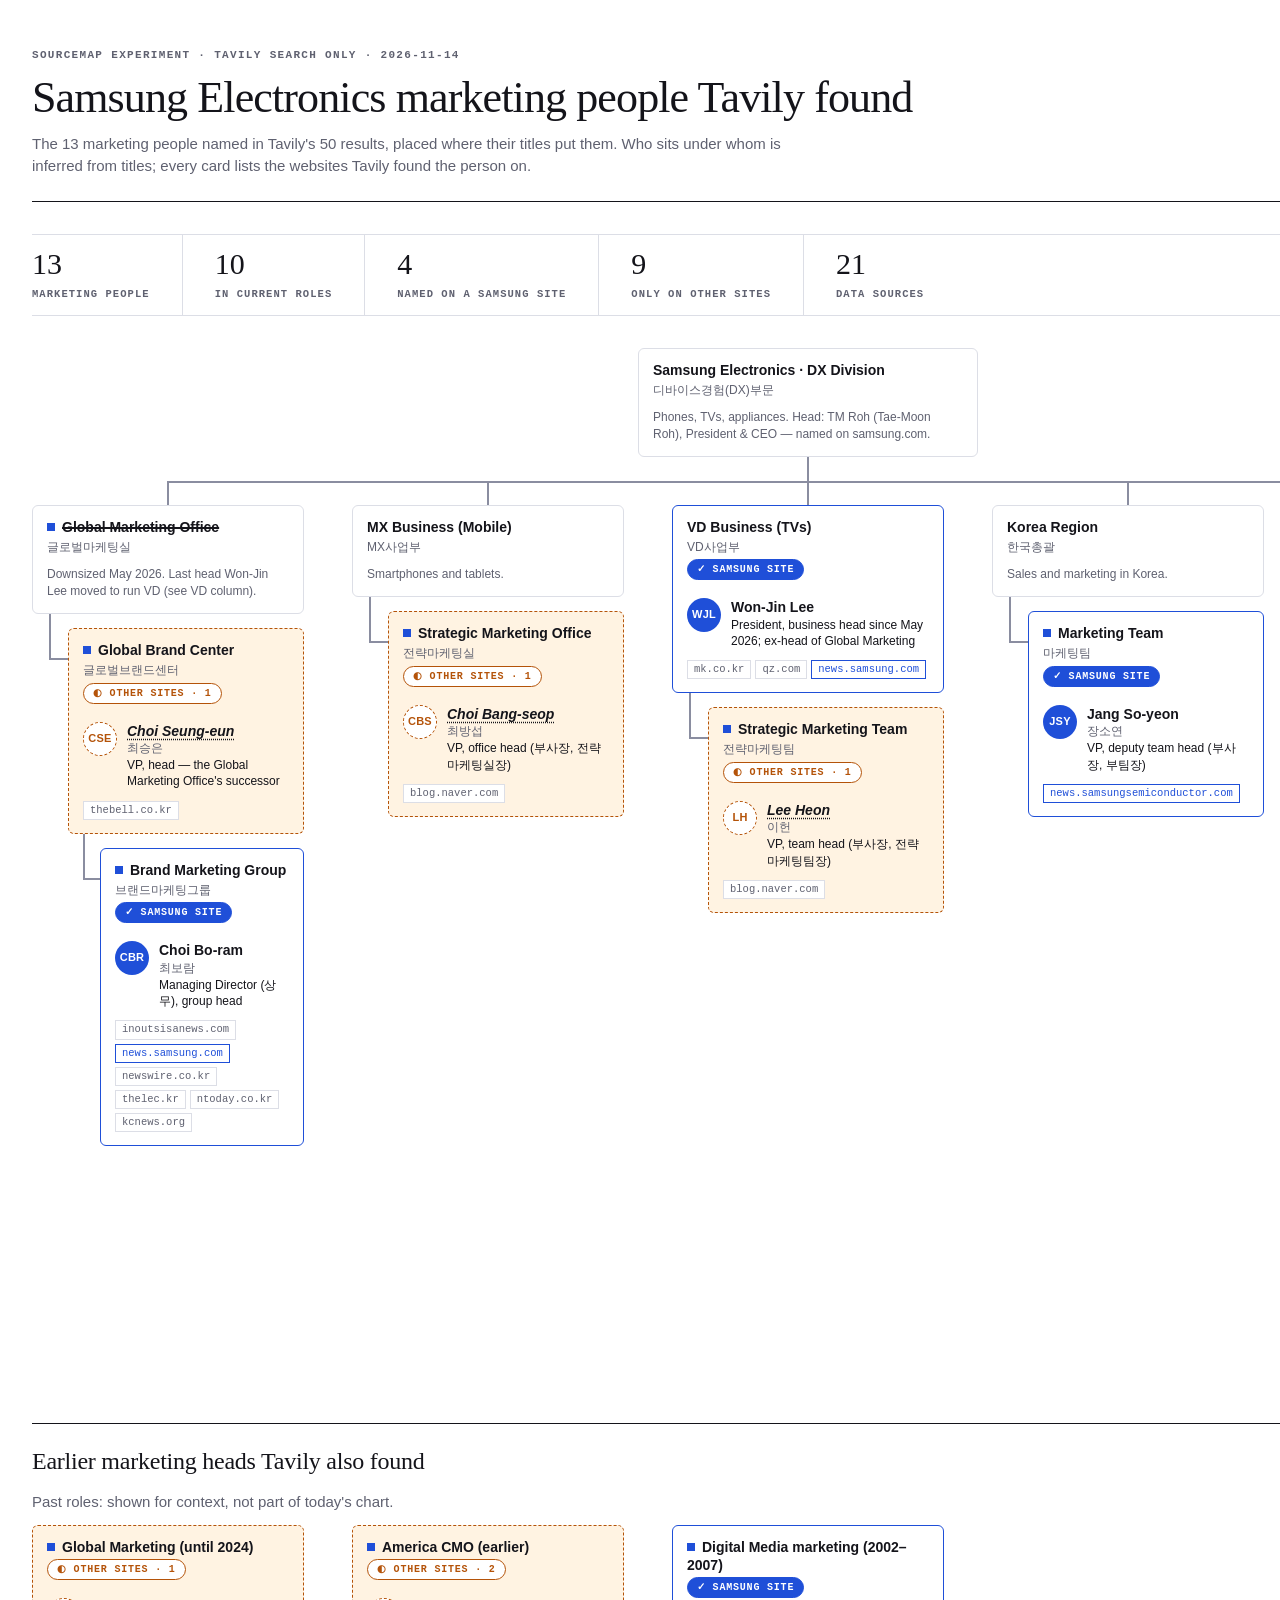
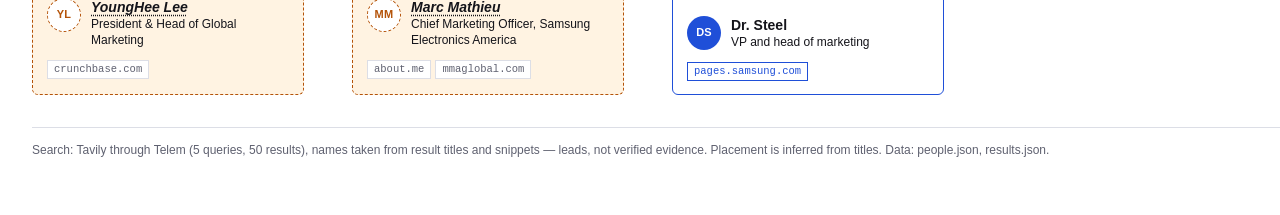
==== experiment/tavily-samsung-marketing-orgchart/tavily-marketing-orgchart.html @ 1a813b62 "Leadership-change signals v2: article and archive sources checked against every filed change Co-Auth" ====
<!doctype html><html lang="en"><head><meta charset="utf-8"><meta name="viewport" content="width=1680">
<title>Tavily Samsung Marketing Chart</title><style>
:root {
  --ink: #14141a; --grey: #5f6170; --hair: #dcdee6; --paper: #ffffff; --wire: #8a8da0;
  --blue: #1f4fd8; --wash: #eef2fd; --org: #b45309; --org-bg: #fff3e2; --unk: #6b6e80; --unk-bg: #eceef3;
  --serif: Georgia, "Times New Roman", "AppleMyungjo", "Batang", serif;
  --sans: Arial, "Helvetica Neue", "Apple SD Gothic Neo", "Malgun Gothic", sans-serif;
  --mono: ui-monospace, SFMono-Regular, Menlo, Consolas, "Apple SD Gothic Neo", "Malgun Gothic", monospace;
  --colw: 272px; --gap: 48px; --drop: 24px; --line: 2px;
}
* { box-sizing: border-box; }
html, body { margin: 0; background: var(--paper); color: var(--ink); }
body { font-family: var(--sans); font-size: 15px; line-height: 1.45; -webkit-print-color-adjust: exact; print-color-adjust: exact; }
.page { width: calc(5 * var(--colw) + 4 * var(--gap)); margin: 0 auto; padding: 48px 0 56px; display: flex; flex-direction: column; gap: 32px; }
.sr { position: absolute; width: 1px; height: 1px; overflow: hidden; clip: rect(0 0 0 0); white-space: nowrap; }

/* Header */
.top { display: grid; grid-template-columns: minmax(0, 1fr) auto; gap: 40px; align-items: end; border-bottom: 1px solid var(--ink); padding-bottom: 24px; }
.eyebrow { font-family: var(--mono); font-size: 11px; font-weight: 700; letter-spacing: .12em; text-transform: uppercase; color: var(--grey); margin: 0; }
h1 { font-family: var(--serif); font-weight: 400; font-size: 44px; line-height: 1.08; letter-spacing: -0.02em; margin: 10px 0 0; }
.lede { color: var(--grey); margin: 12px 0 0; max-width: 92ch; }
.legend { list-style: none; margin: 0; padding: 0; display: grid; grid-template-columns: auto auto; gap: 8px 22px; font-size: 12px; color: var(--grey); align-items: center; }
.legend li { display: flex; gap: 8px; align-items: center; }
.sw { display: inline-block; width: 26px; height: 16px; border-radius: 3px; flex: none; }
.sw.ok { background: #fff; border: 1.5px solid var(--blue); }
.sw.snip { background: var(--org-bg); border: 1.5px dashed var(--org); }
.sw.unk { background: var(--unk-bg); border: 1.5px dotted var(--unk); }
.lg-mk::before { content: ""; width: 8px; height: 8px; background: var(--blue); display: inline-block; }
.lg-struck { text-decoration: line-through; color: var(--ink); }

.callout { background: var(--wash); padding: 16px 22px; font-family: var(--serif); font-size: 17px; line-height: 1.5; margin: 0; }
.callout b { font-weight: 700; }

/* Chart */
.chart { position: relative; }
.root-wrap { display: flex; justify-content: center; position: relative; padding-bottom: var(--drop); }
.root-wrap::after { content: ""; position: absolute; left: calc(50% - var(--line) / 2); bottom: 0; width: var(--line); height: var(--drop); background: var(--wire); }
.root-wrap .card { width: 340px; }
.l2row { list-style: none; margin: 0; padding: var(--drop) 0 0; display: grid; grid-template-columns: repeat(5, var(--colw)); gap: var(--gap); position: relative; align-items: start; }
.l2row::before { content: ""; position: absolute; top: 0; height: var(--line); background: var(--wire);
  left: calc(var(--colw) / 2 - var(--line) / 2); right: calc(var(--colw) / 2 - var(--line) / 2); }
.col { position: relative; min-width: 0; }
.col::before { content: ""; position: absolute; top: calc(-1 * var(--drop)); left: calc(var(--colw) / 2 - var(--line) / 2); width: var(--line); height: var(--drop); background: var(--wire); }

/* Vertical child stacks with a left spine. --ind: indent of child cards; --sx: spine x */
.kids { --ind: 36px; --sx: 18px; --stub: 30px; --vg: 14px; list-style: none; margin: 0; padding: var(--vg) 0 0 var(--ind); display: flex; flex-direction: column; gap: var(--vg); }
.kids.sub { --ind: 32px; --sx: 16px; }
.kids > li { position: relative; }
.kids > li::before { content: ""; position: absolute; left: calc(var(--sx) - var(--ind) - var(--line) / 2); top: var(--stub); width: calc(var(--ind) - var(--sx) + var(--line) / 2); height: var(--line); background: var(--wire); }
.kids > li::after { content: ""; position: absolute; left: calc(var(--sx) - var(--ind) - var(--line) / 2); width: var(--line); background: var(--wire); top: calc(-1 * var(--vg)); bottom: calc(-1 * var(--vg)); }
.kids > li:last-child::after { bottom: auto; height: calc(var(--vg) + var(--stub) + var(--line)); }
.kids > li > .card { width: calc(var(--colw) - 36px); }
.kids.sub > li > .card { width: calc(var(--colw) - 36px - 32px); }

/* Cards */
.card { position: relative; background: #fff; border: 1px solid var(--hair); border-radius: 6px; padding: 12px 14px 13px; display: flex; flex-direction: column; gap: 3px; break-inside: avoid; }
.c-ok { border: 1.5px solid var(--blue); }
.c-snip { background: var(--org-bg); border: 1.5px dashed var(--org); }
.c-unk { background: var(--unk-bg); border: 1.5px dotted var(--unk); }
.c-root { background: var(--ink); color: #fff; border: 1.5px solid var(--ink); }
.c-root .uk, .c-root .kr, .c-root .role { color: #c9cbd6; }
.c-root .ut { font-size: 16px; }
.pill { align-self: flex-start; font-family: var(--mono); font-size: 10px; font-weight: 700; text-transform: uppercase; letter-spacing: .08em; border-radius: 999px; padding: 2px 9px; margin-bottom: 6px; white-space: nowrap; line-height: 1.5; }
.p-ok { background: var(--blue); color: #fff; border: 1px solid var(--blue); }
.p-snip { background: #fff; color: var(--org); border: 1px solid var(--org); }
.p-unk { background: #fff; color: var(--grey); border: 1px solid var(--unk); }
.c-root .p-ok { border-color: #fff; }
.ut { font-size: 14px; font-weight: 700; margin: 0; line-height: 1.3; }
.ut.mk::before { content: ""; display: inline-block; width: 8px; height: 8px; background: var(--blue); margin-right: 7px; vertical-align: 1px; }
.c-root .ut.mk::before { background: #fff; }
.ut.struck { text-decoration: line-through; text-decoration-thickness: 1.5px; }
.uk { font-size: 12px; color: var(--grey); }
.person { display: flex; gap: 10px; align-items: flex-start; margin-top: 9px; }
.pp { display: flex; flex-direction: column; min-width: 0; }
.nm { font-weight: 700; font-size: 14px; line-height: 1.3; }
.kr { font-size: 12px; color: var(--grey); }
.role { font-size: 12px; line-height: 1.35; }
.c-snip .nm { font-style: italic; text-decoration: underline dotted; text-decoration-thickness: 1.5px; text-underline-offset: 3px; }
.c-unk .nm { font-weight: 400; color: var(--grey); }
.av { flex: none; width: 34px; height: 34px; border-radius: 50%; display: grid; place-items: center; font-family: var(--sans); font-size: 11px; font-weight: 700; letter-spacing: .02em; }
.av-ok { background: var(--blue); color: #fff; }
.av-root { background: var(--blue); color: #fff; box-shadow: 0 0 0 1.5px #fff; }
.av-snip { background: #fff; color: var(--org); border: 1.5px dashed var(--org); }
.av-unk { background: #c9ccd6; color: var(--ink); font-size: 15px; }
.av-vac { background: #fff; color: var(--grey); border: 1.5px dotted var(--unk); font-size: 15px; }
.note { font-size: 12px; color: var(--grey); margin: 7px 0 0; line-height: 1.4; }

/* Panels */
.cols2 { display: grid; grid-template-columns: 1fr 1fr; gap: 64px; border-top: 1px solid var(--ink); padding-top: 22px; }
h2 { font-family: var(--serif); font-weight: 400; font-size: 24px; letter-spacing: -0.01em; margin: 0 0 12px; }
.tl { margin: 0; display: grid; grid-template-columns: 110px minmax(0, 1fr); }
.tl dt, .tl dd { margin: 0; padding: 10px 0; border-bottom: 1px solid var(--hair); }
.tl dt { font-family: var(--mono); font-size: 12px; font-weight: 700; color: var(--grey); padding-top: 12px; }
.gaps { list-style: none; margin: 0; padding: 0; }
.gaps li { padding: 10px 0 10px 18px; border-bottom: 1px solid var(--hair); position: relative; }
.gaps li::before { content: ""; position: absolute; left: 2px; top: 18px; width: 6px; height: 6px; background: var(--ink); border-radius: 50%; }
footer { font-size: 12px; color: var(--grey); border-top: 1px solid var(--hair); padding-top: 14px; }

@media screen and (max-width: 1640px) { body { overflow-x: auto; } .page { margin: 0 32px; } }
@media print { @page { size: 1680px 2200px; margin: 24px; } .page { padding-top: 0; } }

.c-own { border: 1.5px solid var(--blue); }
.c-other { background: var(--org-bg); border: 1.5px dashed var(--org); }
.plain { background: #fff; border: 1px solid var(--hair); }
.p-own { background: var(--blue); color: #fff; border: 1px solid var(--blue); }
.p-other { background: #fff; color: var(--org); border: 1px solid var(--org); }
.av-own { background: var(--blue); color: #fff; }
.av-other { background: #fff; color: var(--org); border: 1.5px dashed var(--org); }
.c-other .nm { font-style: italic; text-decoration: underline dotted; text-underline-offset: 3px; }
.ut.mk::before { content: ""; display: inline-block; width: 8px; height: 8px; background: var(--blue); margin-right: 7px; vertical-align: 1px; }
.srcs { display: flex; flex-wrap: wrap; gap: 4px; margin-top: 8px; }
.src { font-family: var(--mono); font-size: 10.5px; border: 1px solid var(--hair); padding: 1px 6px; color: var(--grey); background: #fff; text-decoration: none; }
.src.own { border-color: var(--blue); color: var(--blue); }
.former { border-top: 1px solid var(--ink); padding-top: 20px; }
.former .row { display: grid; grid-template-columns: repeat(3, 272px); gap: 48px; margin-top: 12px; }
.kpis { display: flex; gap: 0; border-top: 1px solid var(--hair); border-bottom: 1px solid var(--hair); }
.kpis div { padding: 12px 32px 12px 0; margin-right: 32px; border-right: 1px solid var(--hair); }
.kpis div:last-child { border-right: 0; }
.kpis b { display: block; font: 400 30px Georgia, serif; }
.kpis span { font: 700 10.5px var(--mono); letter-spacing: .1em; text-transform: uppercase; color: var(--grey); }
</style></head><body><div class="page">
<header class="top"><div>
  <p class="eyebrow">Sourcemap experiment · Tavily search only · 2026-11-14</p>
  <h1>Samsung Electronics marketing people Tavily found</h1>
  <p class="lede">The 13 marketing people named in Tavily's 50 results, placed where their titles put them. Who sits under whom is inferred from titles; every card lists the websites Tavily found the person on.</p>
</div>
<ul class="legend"><li><span class="pill p-own" style="margin:0">✓ Samsung site</span></li><li>Named on a Samsung website</li>
<li><span class="pill p-other" style="margin:0">◐ Other sites</span></li><li>Named only by other websites</li>
<li class="lg-mk">Marketing unit</li><li><span class="lg-struck">Struck-through</span>&nbsp;= downsized</li></ul></header>
<div class="kpis"><div><b>13</b><span>marketing people</span></div><div><b>10</b><span>in current roles</span></div>
<div><b>4</b><span>named on a Samsung site</span></div><div><b>9</b><span>only on other sites</span></div><div><b>21</b><span>data sources</span></div></div>
<section class="chart" aria-label="Org chart">
  <div class="root-wrap"><article class="card plain"><h3 class="ut">Samsung Electronics · DX Division</h3><span class=uk>디바이스경험(DX)부문</span><p class="note">Phones, TVs, appliances. Head: TM Roh (Tae-Moon Roh), President &amp; CEO — named on samsung.com.</p></article></div>
  <ul class="l2row"><li class="col"><article class="card plain"><h3 class="ut mk struck">Global Marketing Office</h3><span class=uk>글로벌마케팅실</span><p class="note">Downsized May 2026. Last head Won-Jin Lee moved to run VD (see VD column).</p></article><ul class="kids"><li><article class="card c-other"><h3 class="ut mk">Global Brand Center</h3><span class=uk>글로벌브랜드센터</span><span class="pill p-other">◐ Other sites · 1</span><div class="person"><span class="av av-other" aria-hidden="true">CSE</span><div class="pp"><span class="nm">Choi Seung-eun</span><span class=kr>최승은</span><span class="role">VP, head — the Global Marketing Office&#x27;s successor</span></div></div><div class="srcs"><a class="src" href="https://m.thebell.co.kr/m/newsview.asp?newskey=202605071710169760109115" target="_blank" rel="noopener">thebell.co.kr</a></div></article><ul class="kids sub"><li><article class="card c-own"><h3 class="ut mk">Brand Marketing Group</h3><span class=uk>브랜드마케팅그룹</span><span class="pill p-own">✓ Samsung site</span><div class="person"><span class="av av-own" aria-hidden="true">CBR</span><div class="pp"><span class="nm">Choi Bo-ram</span><span class=kr>최보람</span><span class="role">Managing Director (상무), group head</span></div></div><div class="srcs"><a class="src" href="https://www.inoutsisanews.com/19470" target="_blank" rel="noopener">inoutsisanews.com</a> <a class="src own" href="https://news.samsung.com/kr/%EC%82%BC%EC%84%B1%EC%A0%84%EC%9E%90-2026%EB%85%84-%EC%A0%95%EA%B8%B0-%EC%9E%84%EC%9B%90-%EC%9D%B8%EC%82%AC" target="_blank" rel="noopener">news.samsung.com</a> <a class="src" href="https://www.newswire.co.kr/newsRead.php?no=1023853" target="_blank" rel="noopener">newswire.co.kr</a> <a class="src" href="https://www.thelec.kr/news/articleView.html?idxno=44306" target="_blank" rel="noopener">thelec.kr</a> <a class="src" href="https://www.ntoday.co.kr/news/articleView.html?idxno=122092" target="_blank" rel="noopener">ntoday.co.kr</a> <a class="src" href="http://www.kcnews.org/news/articleView.html?idxno=12706" target="_blank" rel="noopener">kcnews.org</a></div></article></li></ul></li></ul></li><li class="col"><article class="card plain"><h3 class="ut">MX Business (Mobile)</h3><span class=uk>MX사업부</span><p class="note">Smartphones and tablets.</p></article><ul class="kids"><li><article class="card c-other"><h3 class="ut mk">Strategic Marketing Office</h3><span class=uk>전략마케팅실</span><span class="pill p-other">◐ Other sites · 1</span><div class="person"><span class="av av-other" aria-hidden="true">CBS</span><div class="pp"><span class="nm">Choi Bang-seop</span><span class=kr>최방섭</span><span class="role">VP, office head (부사장, 전략마케팅실장)</span></div></div><div class="srcs"><a class="src" href="https://m.blog.naver.com/for_my_blog/222792732796" target="_blank" rel="noopener">blog.naver.com</a></div></article></li></ul></li><li class="col"><article class="card c-own"><h3 class="ut">VD Business (TVs)</h3><span class=uk>VD사업부</span><span class="pill p-own">✓ Samsung site</span><div class="person"><span class="av av-own" aria-hidden="true">WJL</span><div class="pp"><span class="nm">Won-Jin Lee</span><span class="role">President, business head since May 2026; ex-head of Global Marketing</span></div></div><div class="srcs"><a class="src" href="https://www.mk.co.kr/en/business/12034800" target="_blank" rel="noopener">mk.co.kr</a> <a class="src" href="https://qz.com/samsung-tv-chief-replaced-marketing-executive-chinese-competition-050426" target="_blank" rel="noopener">qz.com</a> <a class="src own" href="https://news.samsung.com/global/samsung-electronics-announces-new-leadership-3" target="_blank" rel="noopener">news.samsung.com</a></div></article><ul class="kids"><li><article class="card c-other"><h3 class="ut mk">Strategic Marketing Team</h3><span class=uk>전략마케팅팀</span><span class="pill p-other">◐ Other sites · 1</span><div class="person"><span class="av av-other" aria-hidden="true">LH</span><div class="pp"><span class="nm">Lee Heon</span><span class=kr>이헌</span><span class="role">VP, team head (부사장, 전략마케팅팀장)</span></div></div><div class="srcs"><a class="src" href="https://m.blog.naver.com/dealsite/224426100564" target="_blank" rel="noopener">blog.naver.com</a></div></article></li></ul></li><li class="col"><article class="card plain"><h3 class="ut">Korea Region</h3><span class=uk>한국총괄</span><p class="note">Sales and marketing in Korea.</p></article><ul class="kids"><li><article class="card c-own"><h3 class="ut mk">Marketing Team</h3><span class=uk>마케팅팀</span><span class="pill p-own">✓ Samsung site</span><div class="person"><span class="av av-own" aria-hidden="true">JSY</span><div class="pp"><span class="nm">Jang So-yeon</span><span class=kr>장소연</span><span class="role">VP, deputy team head (부사장, 부팀장)</span></div></div><div class="srcs"><a class="src own" href="https://news.samsungsemiconductor.com/kr/%EC%82%BC%EC%84%B1%EC%A0%84%EC%9E%90-2025%EB%85%84-%EC%A0%95%EA%B8%B0-%EC%9E%84%EC%9B%90-%EC%9D%B8%EC%82%AC" target="_blank" rel="noopener">news.samsungsemiconductor.com</a></div></article></li></ul></li><li class="col"><article class="card plain"><h3 class="ut">Samsung Electronics America</h3><span class=uk>미주</span><p class="note">US subsidiary.</p></article><ul class="kids"><li><article class="card c-other"><h3 class="ut mk">Corporate Marketing</h3><span class="pill p-other">◐ Other sites · 4</span><div class="person"><span class="av av-other" aria-hidden="true">AS</span><div class="pp"><span class="nm">Allison Stransky</span><span class="role">VP &amp; Chief Marketing Officer</span></div></div><p class="note">Reported leaving for Boston Beer.</p><div class="srcs"><a class="src" href="https://www.marketersthatmatter.com/innovators/allison-stransky" target="_blank" rel="noopener">marketersthatmatter.com</a> <a class="src" href="https://event.adweek.com/awh-austin-2026/speaker/2153632/allison-stransky" target="_blank" rel="noopener">event.adweek.com</a> <a class="src" href="https://www.instagram.com/p/DdMP9IeAVDO" target="_blank" rel="noopener">instagram.com</a> <a class="src" href="https://schedule.sxsw.com/2026/contributors/2214671" target="_blank" rel="noopener">schedule.sxsw.com</a></div></article></li><li><article class="card c-other"><h3 class="ut mk">Mobile (MX) Marketing</h3><span class="pill p-other">◐ Other sites · 1</span><div class="person"><span class="av av-other" aria-hidden="true">OS</span><div class="pp"><span class="nm">Olga Suvorova</span><span class="role">Chief Marketing Officer, Mobile Experience</span></div></div><div class="srcs"><a class="src" href="https://www.bizkonnect.ai/companies/samsung-electronics-america" target="_blank" rel="noopener">bizkonnect.ai</a></div></article></li><li><article class="card c-other"><h3 class="ut mk">TV &amp; Mobile Services, Advertising</h3><span class="pill p-other">◐ Other sites · 1</span><div class="person"><span class="av av-other" aria-hidden="true">CO</span><div class="pp"><span class="nm">Cathy Oh</span><span class="role">Marketing Officer</span></div></div><div class="srcs"><a class="src" href="https://www.linkedin.com/in/cathyoh" target="_blank" rel="noopener">linkedin.com</a></div></article></li><li><article class="card c-other"><h3 class="ut mk">Marketing</h3><span class="pill p-other">◐ Other sites · 1</span><div class="person"><span class="av av-other" aria-hidden="true">RG</span><div class="pp"><span class="nm">Rebecca Gonzales</span><span class="role">Director of Marketing</span></div></div><div class="srcs"><a class="src" href="https://www.linkedin.com/in/rebecca-gonzales-2bba87151" target="_blank" rel="noopener">linkedin.com</a></div></article></li></ul></li></ul>
</section>
<section class="former"><h2>Earlier marketing heads Tavily also found</h2><p class="lede" style="margin-top:4px">Past roles: shown for context, not part of today's chart.</p>
<div class="row"><article class="card c-other"><h3 class="ut mk">Global Marketing (until 2024)</h3><span class="pill p-other">◐ Other sites · 1</span><div class="person"><span class="av av-other" aria-hidden="true">YL</span><div class="pp"><span class="nm">YoungHee Lee</span><span class="role">President &amp; Head of Global Marketing</span></div></div><div class="srcs"><a class="src" href="https://www.crunchbase.com/person/younghee-lee" target="_blank" rel="noopener">crunchbase.com</a></div></article><article class="card c-other"><h3 class="ut mk">America CMO (earlier)</h3><span class="pill p-other">◐ Other sites · 2</span><div class="person"><span class="av av-other" aria-hidden="true">MM</span><div class="pp"><span class="nm">Marc Mathieu</span><span class="role">Chief Marketing Officer, Samsung Electronics America</span></div></div><div class="srcs"><a class="src" href="https://about.me/marcmathieu" target="_blank" rel="noopener">about.me</a> <a class="src" href="https://mmaglobal.com/speakers/marc-mathieu" target="_blank" rel="noopener">mmaglobal.com</a></div></article><article class="card c-own"><h3 class="ut mk">Digital Media marketing (2002–2007)</h3><span class="pill p-own">✓ Samsung site</span><div class="person"><span class="av av-own" aria-hidden="true">DS</span><div class="pp"><span class="nm">Dr. Steel</span><span class="role">VP and head of marketing</span></div></div><div class="srcs"><a class="src own" href="https://pages.samsung.com/us/solvefortomorrow/judges_fb.html" target="_blank" rel="noopener">pages.samsung.com</a></div></article></div></section>
<footer>Search: Tavily through Telem (5 queries, 50 results), names taken from result titles and snippets — leads, not verified evidence. Placement is inferred from titles. Data: people.json, results.json.</footer>
</div></body></html>
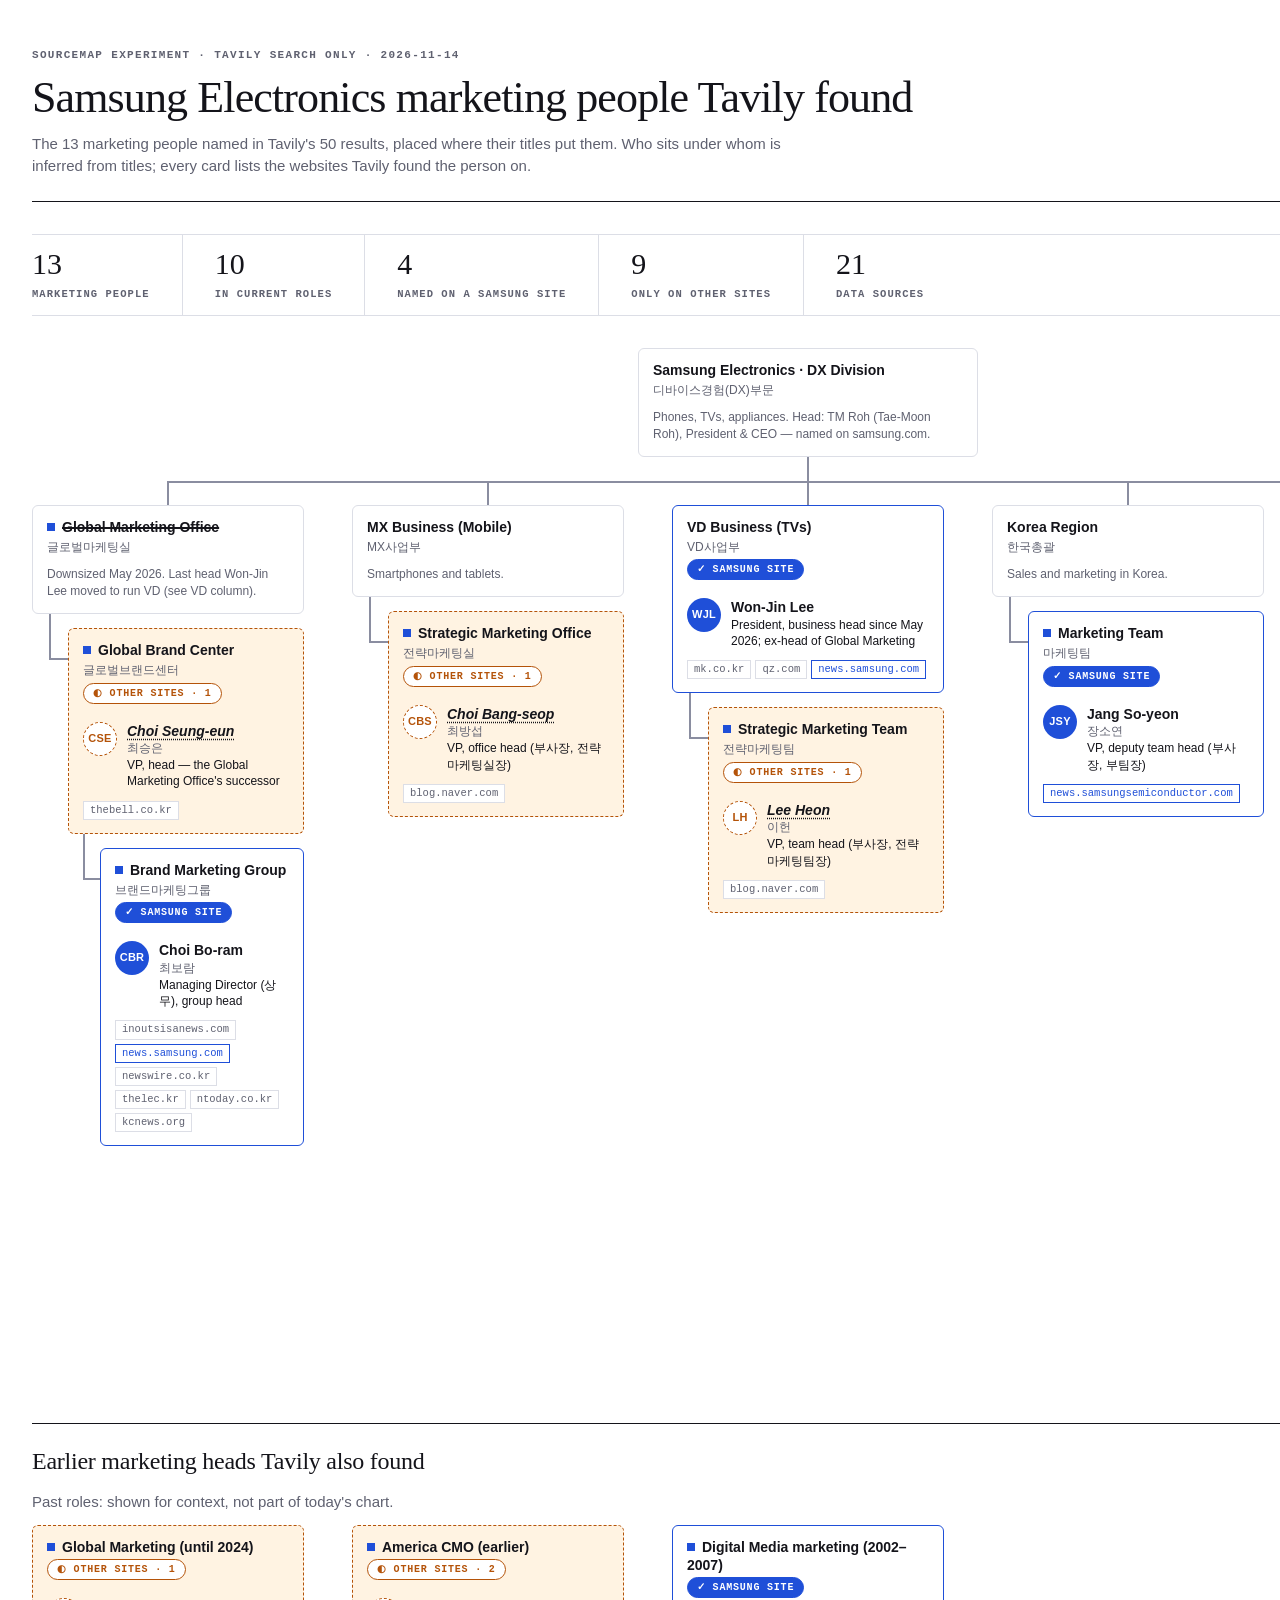
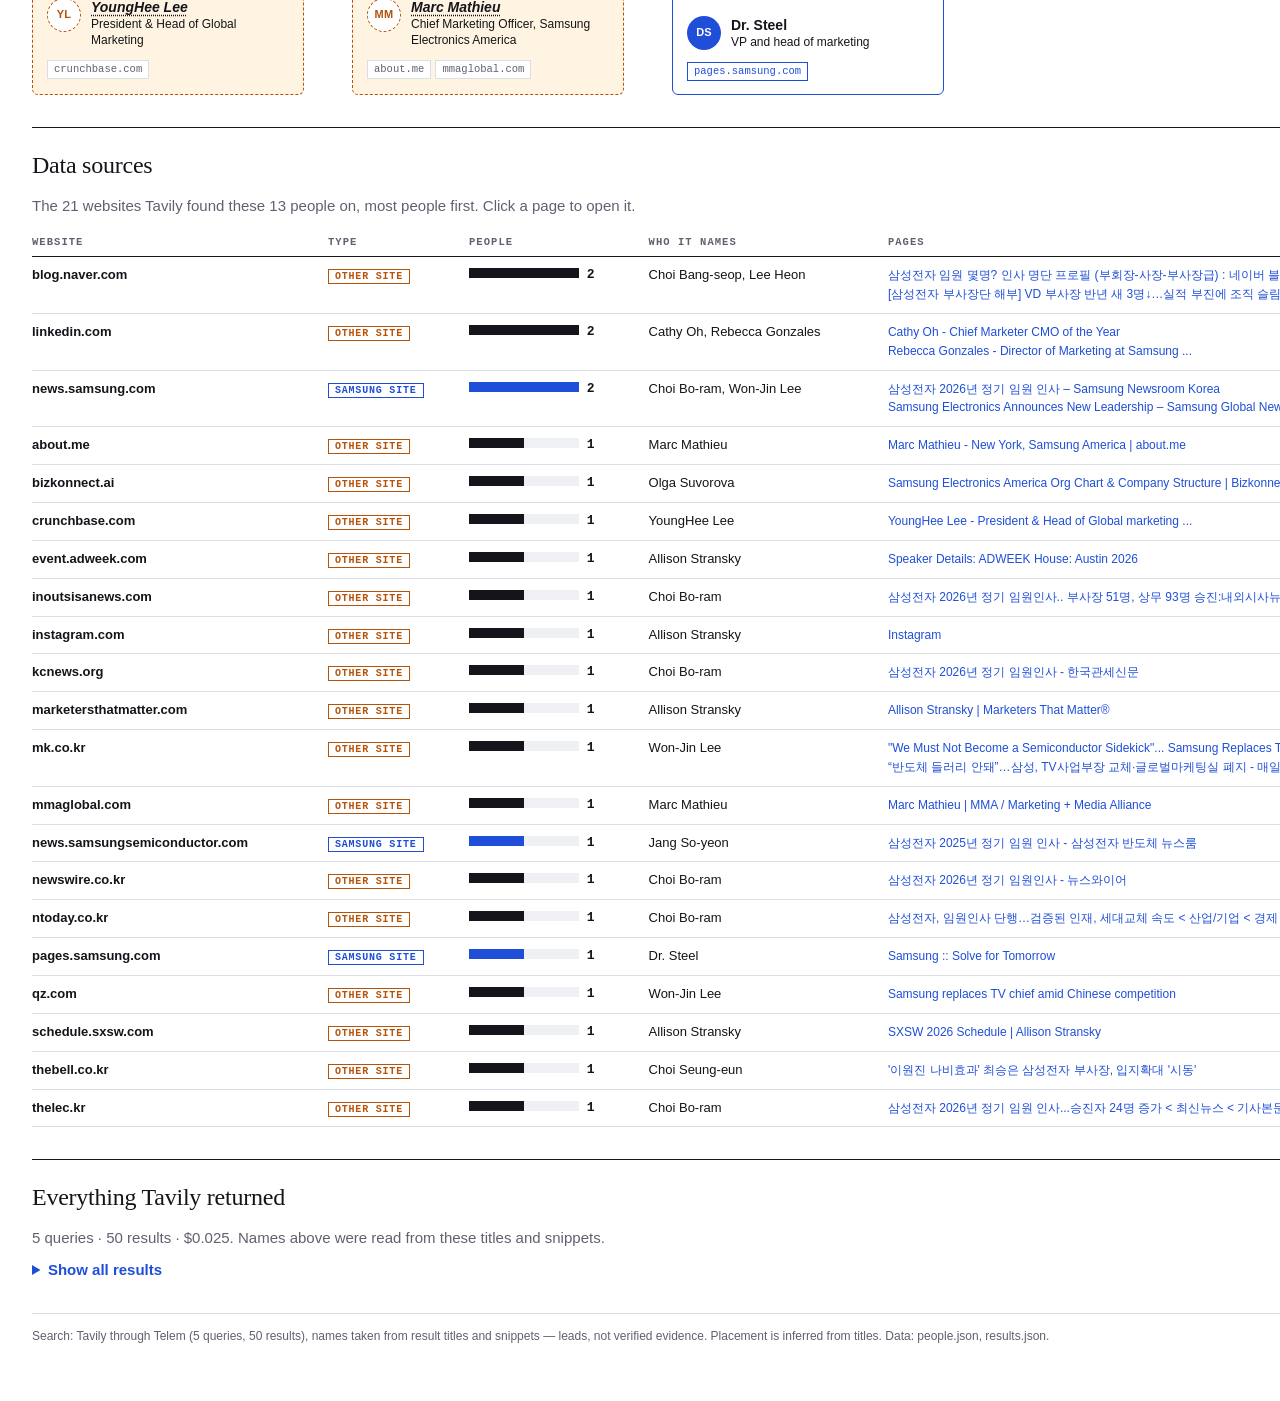
==== commit 86b7c0ab: "Leadership-change signals: 14 article sources (wire mirror, news, tech news), fallback search provid" ====
--- a/experiment/tavily-samsung-marketing-orgchart/tavily-marketing-orgchart.html
+++ b/experiment/tavily-samsung-marketing-orgchart/tavily-marketing-orgchart.html
@@ -113,6 +113,21 @@
 .src.own { border-color: var(--blue); color: var(--blue); }
 .former { border-top: 1px solid var(--ink); padding-top: 20px; }
 .former .row { display: grid; grid-template-columns: repeat(3, 272px); gap: 48px; margin-top: 12px; }
+.block { border-top: 1px solid var(--ink); padding-top: 20px; }
+.tw { overflow-x: auto; margin-top: 12px; }
+table.st { border-collapse: collapse; width: 100%; font-size: 13px; }
+.st th { text-align: left; font: 700 10.5px var(--mono); letter-spacing: .1em; text-transform: uppercase; color: var(--grey); padding: 8px 14px 8px 0; border-bottom: 1px solid var(--ink); }
+.st td { padding: 9px 14px 9px 0; border-bottom: 1px solid var(--hair); vertical-align: top; }
+.st td a { color: var(--blue); text-decoration: none; font-size: 12px; }
+.st .num { white-space: nowrap; font-family: var(--mono); font-weight: 700; }
+.tag { font: 700 10px var(--mono); letter-spacing: .08em; text-transform: uppercase; padding: 1px 6px; border: 1px solid; white-space: nowrap; }
+.tag.own { color: var(--blue); } .tag.oth { color: var(--org); }
+details summary { cursor: pointer; color: var(--blue); font-weight: 700; margin-top: 10px; }
+.block h3 { font: 400 19px Georgia, serif; margin: 22px 0 6px; } .qm { font: 700 10.5px var(--mono); color: var(--grey); letter-spacing: .08em; text-transform: uppercase; }
+ol.hits { list-style: none; margin: 0; padding: 0; }
+.hits li { display: grid; grid-template-columns: 36px minmax(0, 1fr); gap: 10px; padding: 8px 0; border-bottom: 1px solid var(--hair); font-size: 13px; }
+.hits a { color: var(--ink); font-weight: 700; text-decoration: none; } .rk { font: 700 12px var(--mono); color: var(--grey); }
+.hu { font: 11px var(--mono); color: var(--grey); } .sn { margin: 3px 0 0; color: var(--grey); }
 .kpis { display: flex; gap: 0; border-top: 1px solid var(--hair); border-bottom: 1px solid var(--hair); }
 .kpis div { padding: 12px 32px 12px 0; margin-right: 32px; border-right: 1px solid var(--hair); }
 .kpis div:last-child { border-right: 0; }
@@ -135,5 +150,7 @@
 </section>
 <section class="former"><h2>Earlier marketing heads Tavily also found</h2><p class="lede" style="margin-top:4px">Past roles: shown for context, not part of today's chart.</p>
 <div class="row"><article class="card c-other"><h3 class="ut mk">Global Marketing (until 2024)</h3><span class="pill p-other">◐ Other sites · 1</span><div class="person"><span class="av av-other" aria-hidden="true">YL</span><div class="pp"><span class="nm">YoungHee Lee</span><span class="role">President &amp; Head of Global Marketing</span></div></div><div class="srcs"><a class="src" href="https://www.crunchbase.com/person/younghee-lee" target="_blank" rel="noopener">crunchbase.com</a></div></article><article class="card c-other"><h3 class="ut mk">America CMO (earlier)</h3><span class="pill p-other">◐ Other sites · 2</span><div class="person"><span class="av av-other" aria-hidden="true">MM</span><div class="pp"><span class="nm">Marc Mathieu</span><span class="role">Chief Marketing Officer, Samsung Electronics America</span></div></div><div class="srcs"><a class="src" href="https://about.me/marcmathieu" target="_blank" rel="noopener">about.me</a> <a class="src" href="https://mmaglobal.com/speakers/marc-mathieu" target="_blank" rel="noopener">mmaglobal.com</a></div></article><article class="card c-own"><h3 class="ut mk">Digital Media marketing (2002–2007)</h3><span class="pill p-own">✓ Samsung site</span><div class="person"><span class="av av-own" aria-hidden="true">DS</span><div class="pp"><span class="nm">Dr. Steel</span><span class="role">VP and head of marketing</span></div></div><div class="srcs"><a class="src own" href="https://pages.samsung.com/us/solvefortomorrow/judges_fb.html" target="_blank" rel="noopener">pages.samsung.com</a></div></article></div></section>
+<section class="block"><h2>Data sources</h2><p class="lede" style="margin-top:4px">The 21 websites Tavily found these 13 people on, most people first. Click a page to open it.</p><div class="tw"><table class="st"><thead><tr><th>Website</th><th>Type</th><th>People</th><th>Who it names</th><th>Pages</th></tr></thead><tbody><tr><td><b>blog.naver.com</b></td><td><span class="tag oth">Other site</span></td><td class="num"><svg width="110" height="10" aria-hidden="true"><rect width="110" height="10" fill="#eef0f4"/><rect width="110" height="10" fill="#14141a"/></svg> 2</td><td>Choi Bang-seop, Lee Heon</td><td><a href="https://m.blog.naver.com/for_my_blog/222792732796" target=_blank rel=noopener>삼성전자 임원 몇명? 인사 명단 프로필 (부회장-사장-부사장급) : 네이버 블로그</a><br><a href="https://m.blog.naver.com/dealsite/224426100564" target=_blank rel=noopener>[삼성전자 부사장단 해부] VD 부사장 반년 새 3명↓…실적 부진에 조직 슬림화 예고 : 네이버 블로그</a></td></tr><tr><td><b>linkedin.com</b></td><td><span class="tag oth">Other site</span></td><td class="num"><svg width="110" height="10" aria-hidden="true"><rect width="110" height="10" fill="#eef0f4"/><rect width="110" height="10" fill="#14141a"/></svg> 2</td><td>Cathy Oh, Rebecca Gonzales</td><td><a href="https://www.linkedin.com/in/cathyoh" target=_blank rel=noopener>Cathy Oh - Chief Marketer CMO of the Year</a><br><a href="https://www.linkedin.com/in/rebecca-gonzales-2bba87151" target=_blank rel=noopener>Rebecca Gonzales - Director of Marketing at Samsung ...</a></td></tr><tr><td><b>news.samsung.com</b></td><td><span class="tag own">Samsung site</span></td><td class="num"><svg width="110" height="10" aria-hidden="true"><rect width="110" height="10" fill="#eef0f4"/><rect width="110" height="10" fill="#1f4fd8"/></svg> 2</td><td>Choi Bo-ram, Won-Jin Lee</td><td><a href="https://news.samsung.com/kr/%EC%82%BC%EC%84%B1%EC%A0%84%EC%9E%90-2026%EB%85%84-%EC%A0%95%EA%B8%B0-%EC%9E%84%EC%9B%90-%EC%9D%B8%EC%82%AC" target=_blank rel=noopener>삼성전자 2026년 정기 임원 인사 – Samsung Newsroom Korea</a><br><a href="https://news.samsung.com/global/samsung-electronics-announces-new-leadership-3" target=_blank rel=noopener>Samsung Electronics Announces New Leadership – Samsung Global Newsroom</a></td></tr><tr><td><b>about.me</b></td><td><span class="tag oth">Other site</span></td><td class="num"><svg width="110" height="10" aria-hidden="true"><rect width="110" height="10" fill="#eef0f4"/><rect width="55" height="10" fill="#14141a"/></svg> 1</td><td>Marc Mathieu</td><td><a href="https://about.me/marcmathieu" target=_blank rel=noopener>Marc Mathieu - New York, Samsung America | about.me</a></td></tr><tr><td><b>bizkonnect.ai</b></td><td><span class="tag oth">Other site</span></td><td class="num"><svg width="110" height="10" aria-hidden="true"><rect width="110" height="10" fill="#eef0f4"/><rect width="55" height="10" fill="#14141a"/></svg> 1</td><td>Olga Suvorova</td><td><a href="https://www.bizkonnect.ai/companies/samsung-electronics-america" target=_blank rel=noopener>Samsung Electronics America Org Chart &amp; Company Structure | Bizkonnect</a></td></tr><tr><td><b>crunchbase.com</b></td><td><span class="tag oth">Other site</span></td><td class="num"><svg width="110" height="10" aria-hidden="true"><rect width="110" height="10" fill="#eef0f4"/><rect width="55" height="10" fill="#14141a"/></svg> 1</td><td>YoungHee Lee</td><td><a href="https://www.crunchbase.com/person/younghee-lee" target=_blank rel=noopener>YoungHee Lee - President &amp; Head of Global marketing ...</a></td></tr><tr><td><b>event.adweek.com</b></td><td><span class="tag oth">Other site</span></td><td class="num"><svg width="110" height="10" aria-hidden="true"><rect width="110" height="10" fill="#eef0f4"/><rect width="55" height="10" fill="#14141a"/></svg> 1</td><td>Allison Stransky</td><td><a href="https://event.adweek.com/awh-austin-2026/speaker/2153632/allison-stransky" target=_blank rel=noopener>Speaker Details: ADWEEK House: Austin 2026</a></td></tr><tr><td><b>inoutsisanews.com</b></td><td><span class="tag oth">Other site</span></td><td class="num"><svg width="110" height="10" aria-hidden="true"><rect width="110" height="10" fill="#eef0f4"/><rect width="55" height="10" fill="#14141a"/></svg> 1</td><td>Choi Bo-ram</td><td><a href="https://www.inoutsisanews.com/19470" target=_blank rel=noopener>삼성전자 2026년 정기 임원인사.. 부사장 51명, 상무 93명 승진:내외시사뉴스 inoutsisanews.com</a></td></tr><tr><td><b>instagram.com</b></td><td><span class="tag oth">Other site</span></td><td class="num"><svg width="110" height="10" aria-hidden="true"><rect width="110" height="10" fill="#eef0f4"/><rect width="55" height="10" fill="#14141a"/></svg> 1</td><td>Allison Stransky</td><td><a href="https://www.instagram.com/p/DdMP9IeAVDO" target=_blank rel=noopener>Instagram</a></td></tr><tr><td><b>kcnews.org</b></td><td><span class="tag oth">Other site</span></td><td class="num"><svg width="110" height="10" aria-hidden="true"><rect width="110" height="10" fill="#eef0f4"/><rect width="55" height="10" fill="#14141a"/></svg> 1</td><td>Choi Bo-ram</td><td><a href="http://www.kcnews.org/news/articleView.html?idxno=12706" target=_blank rel=noopener>삼성전자 2026년 정기 임원인사 - 한국관세신문</a></td></tr><tr><td><b>marketersthatmatter.com</b></td><td><span class="tag oth">Other site</span></td><td class="num"><svg width="110" height="10" aria-hidden="true"><rect width="110" height="10" fill="#eef0f4"/><rect width="55" height="10" fill="#14141a"/></svg> 1</td><td>Allison Stransky</td><td><a href="https://www.marketersthatmatter.com/innovators/allison-stransky" target=_blank rel=noopener>Allison Stransky | Marketers That Matter®</a></td></tr><tr><td><b>mk.co.kr</b></td><td><span class="tag oth">Other site</span></td><td class="num"><svg width="110" height="10" aria-hidden="true"><rect width="110" height="10" fill="#eef0f4"/><rect width="55" height="10" fill="#14141a"/></svg> 1</td><td>Won-Jin Lee</td><td><a href="https://www.mk.co.kr/en/business/12034800" target=_blank rel=noopener>&quot;We Must Not Become a Semiconductor Sidekick&quot;... Samsung Replaces TV Division Head and Abo</a><br><a href="https://www.mk.co.kr/news/business/12034800" target=_blank rel=noopener>“반도체 들러리 안돼”…삼성, TV사업부장 교체·글로벌마케팅실 폐지 - 매일경제</a></td></tr><tr><td><b>mmaglobal.com</b></td><td><span class="tag oth">Other site</span></td><td class="num"><svg width="110" height="10" aria-hidden="true"><rect width="110" height="10" fill="#eef0f4"/><rect width="55" height="10" fill="#14141a"/></svg> 1</td><td>Marc Mathieu</td><td><a href="https://mmaglobal.com/speakers/marc-mathieu" target=_blank rel=noopener>Marc Mathieu | MMA / Marketing + Media Alliance</a></td></tr><tr><td><b>news.samsungsemiconductor.com</b></td><td><span class="tag own">Samsung site</span></td><td class="num"><svg width="110" height="10" aria-hidden="true"><rect width="110" height="10" fill="#eef0f4"/><rect width="55" height="10" fill="#1f4fd8"/></svg> 1</td><td>Jang So-yeon</td><td><a href="https://news.samsungsemiconductor.com/kr/%EC%82%BC%EC%84%B1%EC%A0%84%EC%9E%90-2025%EB%85%84-%EC%A0%95%EA%B8%B0-%EC%9E%84%EC%9B%90-%EC%9D%B8%EC%82%AC" target=_blank rel=noopener>삼성전자 2025년 정기 임원 인사 - 삼성전자 반도체 뉴스룸</a></td></tr><tr><td><b>newswire.co.kr</b></td><td><span class="tag oth">Other site</span></td><td class="num"><svg width="110" height="10" aria-hidden="true"><rect width="110" height="10" fill="#eef0f4"/><rect width="55" height="10" fill="#14141a"/></svg> 1</td><td>Choi Bo-ram</td><td><a href="https://www.newswire.co.kr/newsRead.php?no=1023853" target=_blank rel=noopener>삼성전자 2026년 정기 임원인사 - 뉴스와이어</a></td></tr><tr><td><b>ntoday.co.kr</b></td><td><span class="tag oth">Other site</span></td><td class="num"><svg width="110" height="10" aria-hidden="true"><rect width="110" height="10" fill="#eef0f4"/><rect width="55" height="10" fill="#14141a"/></svg> 1</td><td>Choi Bo-ram</td><td><a href="https://www.ntoday.co.kr/news/articleView.html?idxno=122092" target=_blank rel=noopener>삼성전자, 임원인사 단행…검증된 인재, 세대교체 속도 &lt; 산업/기업 &lt; 경제 &lt; 기사본문 - 투데이신문</a></td></tr><tr><td><b>pages.samsung.com</b></td><td><span class="tag own">Samsung site</span></td><td class="num"><svg width="110" height="10" aria-hidden="true"><rect width="110" height="10" fill="#eef0f4"/><rect width="55" height="10" fill="#1f4fd8"/></svg> 1</td><td>Dr. Steel</td><td><a href="https://pages.samsung.com/us/solvefortomorrow/judges_fb.html" target=_blank rel=noopener>Samsung :: Solve for Tomorrow</a></td></tr><tr><td><b>qz.com</b></td><td><span class="tag oth">Other site</span></td><td class="num"><svg width="110" height="10" aria-hidden="true"><rect width="110" height="10" fill="#eef0f4"/><rect width="55" height="10" fill="#14141a"/></svg> 1</td><td>Won-Jin Lee</td><td><a href="https://qz.com/samsung-tv-chief-replaced-marketing-executive-chinese-competition-050426" target=_blank rel=noopener>Samsung replaces TV chief amid Chinese competition</a></td></tr><tr><td><b>schedule.sxsw.com</b></td><td><span class="tag oth">Other site</span></td><td class="num"><svg width="110" height="10" aria-hidden="true"><rect width="110" height="10" fill="#eef0f4"/><rect width="55" height="10" fill="#14141a"/></svg> 1</td><td>Allison Stransky</td><td><a href="https://schedule.sxsw.com/2026/contributors/2214671" target=_blank rel=noopener>SXSW 2026 Schedule | Allison Stransky</a></td></tr><tr><td><b>thebell.co.kr</b></td><td><span class="tag oth">Other site</span></td><td class="num"><svg width="110" height="10" aria-hidden="true"><rect width="110" height="10" fill="#eef0f4"/><rect width="55" height="10" fill="#14141a"/></svg> 1</td><td>Choi Seung-eun</td><td><a href="https://m.thebell.co.kr/m/newsview.asp?newskey=202605071710169760109115" target=_blank rel=noopener>&#x27;이원진 나비효과&#x27; 최승은 삼성전자 부사장, 입지확대 &#x27;시동&#x27;</a></td></tr><tr><td><b>thelec.kr</b></td><td><span class="tag oth">Other site</span></td><td class="num"><svg width="110" height="10" aria-hidden="true"><rect width="110" height="10" fill="#eef0f4"/><rect width="55" height="10" fill="#14141a"/></svg> 1</td><td>Choi Bo-ram</td><td><a href="https://www.thelec.kr/news/articleView.html?idxno=44306" target=_blank rel=noopener>삼성전자 2026년 정기 임원 인사...승진자 24명 증가 &lt; 최신뉴스 &lt; 기사본문 - 디일렉(THE ELEC)</a></td></tr></tbody></table></div></section>
+<section class="block"><h2>Everything Tavily returned</h2><p class="lede" style="margin-top:4px">5 queries · 50 results · $0.025. Names above were read from these titles and snippets.</p><details><summary>Show all results</summary><h3>“Samsung Electronics marketing department org chart” <span class="qm">10 results · 912 ms</span></h3><ol class="hits"><li><span class="rk">#1</span><div><a href="https://www.bizkonnect.ai/companies/samsung-electronics-america" target="_blank" rel="noopener">Samsung Electronics America Org Chart &amp; Company Structure | Bizkonnect</a><div class="hu">www.bizkonnect.ai</div><p class="sn">Since 2025 Olga SuvorovaOS Olga Suvorova Chief Marketing Officer, Mobile Experience Business Leader of the 100+ Marketing organization across Strategy and Insights, Product and Brand Marketing, Creative, Media and Growth, Partner Marketing, Social, Influencers</p></div></li><li><span class="rk">#2</span><div><a href="https://theorg.com/org/samsung" target="_blank" rel="noopener">Samsung | The Org</a><div class="hu">theorg.com</div><p class="sn">1,764 people · 0 jobs ### Engineering and Technical Roles 1,357 people · 0 jobs ### Key Account Management 573 people · 0 jobs ### Engineering Services 438 people · 0 jobs ### Marketing and Product Management 401 people · 0 jobs ### Commercial Operations 372 p</p></div></li><li><span class="rk">#3</span><div><a href="https://www.researchgate.net/figure/Samsung-Organization-Chart-10_fig3_319585333" target="_blank" rel="noopener">Samsung Organization Chart [10] - ResearchGate</a><div class="hu">www.researchgate.net</div><p class="sn">This paper examines Samsung Electronics successful marketing strategy in the mobile phone business. The smartphone industry consists of all companies that</p></div></li><li><span class="rk">#4</span><div><a href="https://x.com/riizepage_idn/status/2007693919820370055" target="_blank" rel="noopener">RIIZE PAGE on X: &quot;Based on the organizational chart, Samsung Electronics operates as a core company under Samsung Group, overseeing multiple divisions such as Device eXperience (DX) and Device Solutions (DS). Within the DX Division, there is a Mobile eXperience (MX) unit that manages specific produ… / X</a><div class="hu">x.com</div><p class="sn">RIIZE’s Brand Ambassador role spans multiple product categories and campaigns, rather than being limited to one line in the organizational structure. In summary, when linked to the organizational chart: ▪︎ Galaxy = product brand located inside the MX division </p></div></li><li><span class="rk">#5</span><div><a href="https://edrawmind.wondershare.com/company-management/organizational-structure-of-samsung-company.html" target="_blank" rel="noopener">Organizational Structure of Samsung: A Detailed Analysis</a><div class="hu">edrawmind.wondershare.com</div><p class="sn">That divisional split is the key to understanding the Samsung organizational structure. The chart also needs to account for business units, regional organizations and corporate leadership, so readers can see how product specialization, regional execution, engi</p></div></li><li><span class="rk">#6</span><div><a href="https://www.theofficialboard.com/org-chart/samsung-electronics-1" target="_blank" rel="noopener">Samsung Electronics Org Chart + Executive Team - The Official Board</a><div class="hu">www.theofficialboard.com</div><p class="sn">See the executive team of Samsung Electronics and its org chart, featuring 729 leaders like Young Hyun Jun, Kevin Lee and Andrew Hong.</p></div></li><li><span class="rk">#7</span><div><a href="https://www.slideshare.net/slideshow/samsung-electronics-organization-management/55169660" target="_blank" rel="noopener">Samsung electronics Organization Management | PPTX</a><div class="hu">www.slideshare.net</div><p class="sn">Presentation.samsung.ppt SAMSUNG-4P-SALES COMPARISON(2015)-SWOT -(MARKETING MANAGEMENT) Samsung electronics Samsung Samsung chapter 11 Samsung electronics [...]  Price wars  Declining margins on hardware production  Saturated smartphone markets in developed</p></div></li><li><span class="rk">#8</span><div><a href="https://www.scribd.com/document/483693623/SAMSUNG" target="_blank" rel="noopener">Samsung&#x27;s Product-Type Divisional Structure | PDF | Organizational Structure | Samsung Electronics</a><div class="hu">www.scribd.com</div><p class="sn">Samsung has a product-type divisional organizational structure with three main characteristics: 1) product-type divisions such as Consumer Electronics and Device Solutions that focus on specific product categories, 2) a centralized corporate hierarchy with str</p></div></li><li><span class="rk">#9</span><div><a href="https://www.samsung.com/us/about-us/leadership-and-mission" target="_blank" rel="noopener">Leadership &amp; Mission | About Us | Samsung US</a><div class="hu">www.samsung.com</div><p class="sn">## TM Roh ㆍPresident &amp; CEO [2025~Present] ㆍHead, Device eXperience (DX) Division [2025~Present] ㆍHead, Mobile eXperience (MX) Business [2021~Present] ㆍHead, Corporate Design Center [2022~2025] ㆍHead, Mobile Communications Business [2020~2021] ㆍHead of R&amp;D, Mob</p></div></li><li><span class="rk">#10</span><div><a href="https://tavily.com/knowledge/company/lEiOPSHCpP9r" target="_blank" rel="noopener">Samsung Electronics</a><div class="hu">tavily.com</div><p class="sn"># Samsung Electronics ID: lEiOPSHCpP9r Website: www.samsung.com Legal name: Samsung Electronics Co., Ltd Headquarters: Suwon-Si, Gyeonggi-Do, South Korea LinkedIn: www.linkedin.com/company/samsung-electronics · 5,114,585 followers Industry: Computers and Elect</p></div></li></ol><h3>“Samsung Electronics marketing leadership team CMO” <span class="qm">10 results · 1051 ms</span></h3><ol class="hits"><li><span class="rk">#1</span><div><a href="https://about.me/marcmathieu" target="_blank" rel="noopener">Marc Mathieu - New York, Samsung America | about.me</a><div class="hu">about.me</div><p class="sn"># Marc Mathieu ## CMO, Samsung Electronics America in New York Read my blog Marc Mathieu is the Chief Marketing Officer of SAMSUNG Electronics USA. He has held various leadership roles in Marketing divisions of Fortune 100 &amp; Global companies such as Coca-Cola,</p></div></li><li><span class="rk">#2</span><div><a href="https://www.marketersthatmatter.com/innovators/allison-stransky" target="_blank" rel="noopener">Allison Stransky | Marketers That Matter®</a><div class="hu">www.marketersthatmatter.com</div><p class="sn">Allison Stransky is the Chief Marketing Officer at Samsung Electronics America, overseeing U.S. corporate marketing and communications focused on driving profitable revenue growth and strengthening the Samsung brand. In this role, she spearheads the “One Samsu</p></div></li><li><span class="rk">#3</span><div><a href="https://event.adweek.com/awh-austin-2026/speaker/2153632/allison-stransky" target="_blank" rel="noopener">Speaker Details: ADWEEK House: Austin 2026</a><div class="hu">event.adweek.com</div><p class="sn">Allison Stransky is the Chief Marketing Officer at Samsung Electronics America, overseeing U.S. corporate marketing and communications, Big Data, AI-led transformation, sustainability, and citizenship across the brand. Her role spans Samsung’s connected ecosys</p></div></li><li><span class="rk">#4</span><div><a href="https://mmaglobal.com/speakers/marc-mathieu" target="_blank" rel="noopener">Marc Mathieu | MMA / Marketing + Media Alliance</a><div class="hu">mmaglobal.com</div><p class="sn">Marketing + Media Alliance Come for the alliance. Stay for the impact. # Marc Mathieu Former CMO Samsung Marc Mathieu, Chief Marketing Officer at Samsung Electronics America (SEA), is a storied marketing veteran known for digital innovation and humanizing larg</p></div></li><li><span class="rk">#5</span><div><a href="https://www.linkedin.com/in/cathyoh" target="_blank" rel="noopener">Cathy Oh - Chief Marketer CMO of the Year</a><div class="hu">www.linkedin.com</div><p class="sn"># Cathy Oh Headline: Marketing Officer at Samsung Electronics | TV &amp; Mobile Services and Advertising Location: New York City Metropolitan Area United States Experience: 20 years 10 months LinkedIn: · 6,379 followers Description: Cathy Oh is a global marketing </p></div></li><li><span class="rk">#6</span><div><a href="https://www.instagram.com/p/DdMP9IeAVDO" target="_blank" rel="noopener">Instagram</a><div class="hu">www.instagram.com</div><p class="sn">Allison Stransky to Leave Samsung for CMO Role at Boston Beer Allison Stransky, the Vice President and Chief Marketing Officer of Samsung Electronics America, is set to take on a new career chapter as Chief Marketing Officer of The Boston Beer Company, effecti</p></div></li><li><span class="rk">#7</span><div><a href="https://www.linkedin.com/in/allisonroblstransky" target="_blank" rel="noopener">Allison Robl Stransky - The Boston Beer Company</a><div class="hu">www.linkedin.com</div><p class="sn">## Experience - Vice President / CMO at Samsung Electronics America (May 2023 to present) - Board Member at Helen Keller Services (HKS) (Feb 2023 to present) [...] ## Recent Activity - Shared: It&#x27;s the annual event that builds excitement for the upcoming schoo</p></div></li><li><span class="rk">#8</span><div><a href="https://news.samsung.com/us/about/executive-bios" target="_blank" rel="noopener">Executive Bios</a><div class="hu">news.samsung.com</div><p class="sn">Over the past 30+ years, Yoonie has held significant leadership roles across Samsung, most recently serving as Head of the Global Strategic Marketing Office. Previously, Yoonie led a number of businesses around the world, including Head of Samsung Electronics </p></div></li><li><span class="rk">#9</span><div><a href="https://tavily.com/knowledge/company/lEiOPSHCpP9r" target="_blank" rel="noopener">Samsung Electronics</a><div class="hu">tavily.com</div><p class="sn"># Samsung Electronics ID: lEiOPSHCpP9r Website: www.samsung.com Legal name: Samsung Electronics Co., Ltd Headquarters: Suwon-Si, Gyeonggi-Do, South Korea LinkedIn: www.linkedin.com/company/samsung-electronics · 5,114,585 followers Industry: Computers and Elect</p></div></li><li><span class="rk">#10</span><div><a href="https://schedule.sxsw.com/2026/contributors/2214671" target="_blank" rel="noopener">SXSW 2026 Schedule | Allison Stransky</a><div class="hu">schedule.sxsw.com</div><p class="sn">March 15–21, 2027 | AUSTIN, TX Badges on sale now Lock in big savings Schedule Buy Login March 15–21, 2027 | AUSTIN, TX Badges on sale now Lock in big savings Login ##### You are viewing events from 2026 Go to 2027 events ##### Sign In Sign In to start buildin</p></div></li></ol><h3>“Samsung Electronics Global Marketing Office head” <span class="qm">10 results · 1188 ms</span></h3><ol class="hits"><li><span class="rk">#1</span><div><a href="https://www.crunchbase.com/person/younghee-lee" target="_blank" rel="noopener">YoungHee Lee - President &amp; Head of Global marketing ...</a><div class="hu">www.crunchbase.com</div><p class="sn">Young-hee is based out of LeeSeoul, Seoul-t&#x27;ukpyolsi and is the President &amp; Head of Global marketing of Samsung Electronics.</p></div></li><li><span class="rk">#2</span><div><a href="https://www.mk.co.kr/en/business/12034800" target="_blank" rel="noopener">&quot;We Must Not Become a Semiconductor Sidekick&quot;... Samsung Replaces TV Division Head and Abolishes Global Marketing Office - MK</a><div class="hu">www.mk.co.kr</div><p class="sn">On the 4th, Samsung Electronics Co., Ltd. said it had appointed current Visual Display Business Division head Yong Seok-woo, president, as an aide to the head of the DX Division, and named Global Marketing Office head Won-Jin Lee, president, as the new head of</p></div></li><li><span class="rk">#3</span><div><a href="https://news.samsung.com/global/samsung-electronics-announces-new-leadership-3" target="_blank" rel="noopener">Samsung Electronics Announces New Leadership – Samsung Global Newsroom</a><div class="hu">news.samsung.com</div><p class="sn">Yong Kwan Kim, named President of Management Strategy at DS Division; previously Executive Vice President of Business Support TF Wonjin Lee, named President and Head of Global Marketing Office; previously executive advisor for Samsung Electronics President Har</p></div></li><li><span class="rk">#4</span><div><a href="https://news.samsung.com/us/about/executive-bios" target="_blank" rel="noopener">Executive Bios</a><div class="hu">news.samsung.com</div><p class="sn">Over the past 30+ years, Yoonie has held significant leadership roles across Samsung, most recently serving as Head of the Global Strategic Marketing Office. Previously, Yoonie led a number of businesses around the world, including Head of Samsung Electronics </p></div></li><li><span class="rk">#5</span><div><a href="https://qz.com/samsung-tv-chief-replaced-marketing-executive-chinese-competition-050426" target="_blank" rel="noopener">Samsung replaces TV chief amid Chinese competition</a><div class="hu">qz.com</div><p class="sn">Monday&#x27;s announcement named Won-Jin Lee as the incoming head of the Visual Display business; Lee had most recently led Samsung&#x27;s Global Marketing Office. Lee joined Samsung in 2014, having previously worked at Google$GOOGL. Outgoing chief Yong Seok-woo will sh</p></div></li><li><span class="rk">#6</span><div><a href="https://www.linkedin.com/in/yoonie-joung-%EC%A0%95%EC%9C%A4" target="_blank" rel="noopener">Yoonie Joung (정윤) - President &amp; CEO, Samsung Electronics North America</a><div class="hu">www.linkedin.com</div><p class="sn">Yoonie Joung is the President and CEO of Samsung Electronics North America, responsible for leading the region, driving growth and increasing customer loyalty to Samsung’s innovative products, technologies and AI-solutions that enhance people’s lives. Over the</p></div></li><li><span class="rk">#7</span><div><a href="https://www.linkedin.com/in/rebecca-gonzales-2bba87151" target="_blank" rel="noopener">Rebecca Gonzales - Director of Marketing at Samsung ...</a><div class="hu">www.linkedin.com</div><p class="sn">Headline: Director of Marketing at Samsung Electronics Current role: Director Of Marketing Seniority: Director, Marketing Location: Boca Raton, Florida, United States Experience: 12 years 6 months LinkedIn: · 69 followers [...] Description: Rebecca Gonzales is</p></div></li><li><span class="rk">#8</span><div><a href="https://pages.samsung.com/us/solvefortomorrow/judges_fb.html" target="_blank" rel="noopener">Samsung :: Solve for Tomorrow</a><div class="hu">pages.samsung.com</div><p class="sn">Dr. Steel joined NAHQ in the summer of 2008 after ten years at Samsung Electronics in Korea. He began his time at Samsung in the Global Strategy Group, where he managed strategy and business development projects for numerous companies within the Samsung Group.</p></div></li><li><span class="rk">#9</span><div><a href="https://www.samsung.com/global/ir/governance-csr/board-of-directors" target="_blank" rel="noopener">Board of Director │ Corporate Governance │ Investor Relations │ Samsung Global |</a><div class="hu">www.samsung.com</div><p class="sn">President &amp; Head of Mobile eXperience Tae-Moon Roh [...] Dr. Young-Hyun Jun is Vice Chairman &amp; CEO and Head of the Device Solutions (DS) Division at Samsung Electronics. Since assuming the position of the Device Solutions (DS) Division Head in May 2024, he has</p></div></li><li><span class="rk">#10</span><div><a href="https://tavily.com/knowledge/company/lEiOPSHCpP9r" target="_blank" rel="noopener">Samsung Electronics</a><div class="hu">tavily.com</div><p class="sn"># Samsung Electronics ID: lEiOPSHCpP9r Website: www.samsung.com Legal name: Samsung Electronics Co., Ltd Headquarters: Suwon-Si, Gyeonggi-Do, South Korea LinkedIn: www.linkedin.com/company/samsung-electronics · 5,114,585 followers Industry: Computers and Elect</p></div></li></ol><h3>“삼성전자 마케팅 조직도 임원” <span class="qm">10 results · 946 ms</span></h3><ol class="hits"><li><span class="rk">#1</span><div><a href="https://m.blog.naver.com/dealsite/224426100564" target="_blank" rel="noopener">[삼성전자 부사장단 해부] VD 부사장 반년 새 3명↓…실적 부진에 조직 슬림화 예고 : 네이버 블로그</a><div class="hu">m.blog.naver.com</div><p class="sn">​ VD사업부는 외부 인사뿐 아니라 다른 세트 사업에서 경험을 쌓은 임원도 전략마케팅 조직에 배치해왔습니다. 현재 전략마케팅팀장을 맡고 있는 이헌 부사장은 MX사업부 전략마케팅실 담당임원을 거쳐 2024년 VD사업부로 이동했습니다. 이 부사장에 앞서 영상전략마케팅팀장을 맡았던 김철기 생활가전사업부장 부사장과 영상전략마케팅팀 담당임원을 맡았던 최병희 CIS총괄 부사장 역시 MX 전략마케팅실 출신입니다. 스마트폰 사업에서 쌓은 마케팅 경험을 TV 사업으로 옮기는 인</p></div></li><li><span class="rk">#2</span><div><a href="https://news.samsungsemiconductor.com/kr/%EC%82%BC%EC%84%B1%EC%A0%84%EC%9E%90-2025%EB%85%84-%EC%A0%95%EA%B8%B0-%EC%9E%84%EC%9B%90-%EC%9D%B8%EC%82%AC" target="_blank" rel="noopener">삼성전자 2025년 정기 임원 인사 - 삼성전자 반도체 뉴스룸</a><div class="hu">news.samsungsemiconductor.com</div><p class="sn">▲ DX부문 VD사업부 영업전략그룹장 노경래 부사장 (48세) ·마케팅, 해외영업 등 풍부한 경험을 보유한 VD 제품 영업 전문가로서 프리미엄 제품군의 시장 점유율 확대, 신제품 셀아웃 확판 등에 기여 ▲ DX부문 DA사업부 회로개발그룹장 홍주선 부사장 (53세) ·생활가전 제품군에 탑재되는 회로/인버터/센서 전문성을 기반으로 AI 가전의 기능 고도화, 차세대 제품군의 센서 개발 등 성과를 창출 ▲ DX부문 MX사업부 Advanced디자인그룹장 부민혁 부사장 (</p></div></li><li><span class="rk">#3</span><div><a href="https://www.inoutsisanews.com/19470" target="_blank" rel="noopener">삼성전자 2026년 정기 임원인사.. 부사장 51명, 상무 93명 승진:내외시사뉴스 inoutsisanews.com</a><div class="hu">www.inoutsisanews.com</div><p class="sn">정인희 부사장(51세) 정인희 부사장은 ESG 분야 전문성과 국제기구 네트워크 등 폭넓은 업계 경험을 바탕으로 지속가능경영 관련 전략을 제시하고 주요 이해관계자와의 협력을 주도하고 있다. · DX부문 DA사업부 전략구매그룹장 이인실 상무(46세) 이인실 상무는 DA사업부 여성 최초로 생산법인 구매 주재를 역임한 구매 전문가로서, 원자재 공급망 다변화를 통해 가전사업의 구매 경쟁력 확보에 이바지하고 있다. · DX부문 글로벌마케팅실 브랜드마케팅그룹장 최보람 상무(</p></div></li><li><span class="rk">#4</span><div><a href="https://news.samsung.com/kr/%EC%82%BC%EC%84%B1%EC%A0%84%EC%9E%90-2026%EB%85%84-%EC%A0%95%EA%B8%B0-%EC%9E%84%EC%9B%90-%EC%9D%B8%EC%82%AC" target="_blank" rel="noopener">삼성전자 2026년 정기 임원 인사 – Samsung Newsroom Korea</a><div class="hu">news.samsung.com</div><p class="sn">## 성별이나 국적을 불문하고 성과를 창출하고 성장 잠재력을 갖춘 인재 발탁을 지속해 다양성과 포용성에 기반한 글로벌 인적경쟁력을 제고했다. ▲ DX부문 지속가능경영추진센터 ESG전략그룹장 정인희 부사장 (51세) · ESG 분야 전문성과 국제기구 네트워크 등 폭넓은 업계 경험을 바탕으로 지속가능경영 관련 전략을 제시하고 주요 이해관계자와의 협력을 주도 ▲ DX부문 DA사업부 전략구매그룹장 이인실 상무 (46세) · DA사업부 여성 최초로 생산법인 구매 주재를 </p></div></li><li><span class="rk">#5</span><div><a href="https://www.newswire.co.kr/newsRead.php?no=1023853" target="_blank" rel="noopener">삼성전자 2026년 정기 임원인사 - 뉴스와이어</a><div class="hu">www.newswire.co.kr</div><p class="sn">· DX부문 DA사업부 전략구매그룹장 이인실 상무(46세) 이인실 상무는 DA사업부 여성 최초로 생산법인 구매 주재를 역임한 구매 전문가로서, 원자재 공급망 다변화를 통해 가전사업의 구매 경쟁력 확보에 이바지하고 있다. · DX부문 글로벌마케팅실 브랜드마케팅그룹장 최보람 상무(48세) 최보람 상무는 마케팅 경험이 풍부한 브랜드 전문가로서, 마케팅 콘텐츠 수준을 제고하고 데이터 기반 개인화 마케팅의 토대를 마련해 브랜드 경쟁력을 강화하고 있다. · DX부문 경영지</p></div></li><li><span class="rk">#6</span><div><a href="https://www.thelec.kr/news/articleView.html?idxno=44306" target="_blank" rel="noopener">삼성전자 2026년 정기 임원 인사...승진자 24명 증가 &lt; 최신뉴스 &lt; 기사본문 - 디일렉(THE ELEC)</a><div class="hu">www.thelec.kr</div><p class="sn">삼성전자는 &quot;성별·국적 관계없이 성과를 창출한 인재도 8명 발탁했다&quot;며 &quot;다양성과 포용성 기반 인적 경쟁력을 높였다&quot;고 강조했다. DX부문 지속가능경영추진센터 정인희 ESG전략그룹장 부사장과 DX부문 이인실 DA사업부 전략구매그룹장 상무, DX부문 최보람 글로벌마케팅실 브랜드마케팅그룹장 상무, DX부문 이성심 경영지원실 기업 개발(코퍼레이트 디벨롭먼트) 그룹 상무, DS부문 제이콥주 디지털솔루션센터(DSC) 화남영업팀장 부사장, DS부문 김경아 글로벌 제조·인프</p></div></li><li><span class="rk">#7</span><div><a href="https://www.joongangenews.com/news/articleView.html?idxno=468637" target="_blank" rel="noopener">삼성전자, 2026년 정기 임원 인사 단행...총 161명 승진 &lt; IT·통신 &lt; 산업 &lt; 기사본문 - 중앙이코노미뉴스</a><div class="hu">www.joongangenews.com</div><p class="sn">다양성과 포용성 강화도 이번 인사의 핵심 축이다. ESG 전략, 글로벌 마케팅, 구매·환경·M&amp;A 등 비기술 분야에서도 여성 리더의 발탁이 늘었고, 중국 영업 전문가 제이콥 주 부사장 등 외국인 임원도 승진 명단에 포함됐다. 반도체 연구·광학 설계 등 전문기술 영역의 Master 승진자 중에서도 여성 비중이 확대됐다. 삼성전자는 이번 인사를 통해 경영진 구성을 마무리했으며, 조만간 조직개편 및 보직 인사도 확정해 발표할 예정이다. [전자(DX), 승진자 명단] </p></div></li><li><span class="rk">#8</span><div><a href="https://semiconductor.samsung.com/kr/about-us/executive" target="_blank" rel="noopener">삼성전자 반도체의 경영진 | 회사 소개 | 삼성반도체</a><div class="hu">semiconductor.samsung.com</div><p class="sn">한진만 사장은 1989년 삼성전자 입사 이후, DRAM/Flash 설계, 제품/솔루션 개발 등의 부서에서 근무하며 제품에 대한 폭넓은 경험을 쌓았습니다. SSD개발팀장, 상품기획팀장, 마케팅팀장, 전략마케팅실장 등 다양한 리더십을 역임하며 뛰어난 전문성과 통찰력을 바탕으로 삼성전자가 메모리 시장에서의 리더십 확보를 주도하였습니다. 2022년에는 DSA 총괄로 부임하여 기술 전문성과 비즈니스 감각을 바탕으로 미국 최전선에서 반도체 사업을 진두지휘하며, 풍부한 글로</p></div></li><li><span class="rk">#9</span><div><a href="https://thetracker.co.kr/View.aspx?No=3867128" target="_blank" rel="noopener">삼성전자, 임원인사 단행...부사장 51명 승진 | 더트래커</a><div class="hu">thetracker.co.kr</div><p class="sn"># 더트래커 더트래커 더트래커 ## 전체 메뉴 # 더트래커 더트래커 더트래커 #### 삼성전자, 임원인사 단행...부사장 51명 승진 페이스북 X 네이버 클립보드 복사 인쇄하기 삼성전자, 임원인사 단행...부사장 51명 승진 더트래커 = 김태호 기자 삼성전자는 25일 부사장, 상무, 펠로우, 마스터에 대한 2026년 정기 임원인사를 실시했다고 밝혔다. 삼성전자는 부사장 51명, 상무 93명, 펠로우 1명, 마스터 16명 등 총 161명을 승진 발령했다. 삼성전자</p></div></li><li><span class="rk">#10</span><div><a href="https://blog.naver.com/for_my_blog/223483808644" target="_blank" rel="noopener">포마블의 지식탐구 : 네이버 블로그</a><div class="hu">blog.naver.com</div><p class="sn">| | | | | | | --- | 이 블로그 인사.정보 카테고리 글전체글 보기 인사.정보글 목록 | 글 제목 | 작성일 | 화면 최상단으로 이동 | | | | [{&quot;title&quot;:&quot;삼성전자 임원 명단 (회장 ~ 부사장 프로필) 24.3월 현재&quot;,&quot;source&quot;:&quot; ..&quot;,&quot;domainIdOrBlogId&quot;:&quot;for\_my\_blog&quot;,&quot;nicknameOrBlogId&quot;:&quot;포마블&quot;,&quot;logNo&quot;:223483808644,&quot;smartEditorVersion&quot;:4,&quot;out</p></div></li></ol><h3>“삼성전자 글로벌마케팅실 전략마케팅실 임원” <span class="qm">10 results · 1020 ms</span></h3><ol class="hits"><li><span class="rk">#1</span><div><a href="https://m.blog.naver.com/for_my_blog/222792732796" target="_blank" rel="noopener">삼성전자 임원 몇명? 인사 명단 프로필 (부회장-사장-부사장급) : 네이버 블로그</a><div class="hu">m.blog.naver.com</div><p class="sn">최기환 부사장 1970.01 글로벌 제조&amp;인프라총괄 TP센터 담당임원 Univ. of Southern California(박사) 최길현 부사장 1966.1 글로벌 제조&amp;인프라총괄 Foundry제조기술센터장 한양대(석사) 최방섭 부사장 1963.04 Mobile eXperience 전략마케팅실장 서울대 최성현 부사장 1970.05 Samsung Research 차세대통신연구센터장 Univ. of Michigan, Ann Arbor(박사) 최수영 부사장 1965.1</p></div></li><li><span class="rk">#2</span><div><a href="https://www.mk.co.kr/news/business/12034800" target="_blank" rel="noopener">“반도체 들러리 안돼”…삼성, TV사업부장 교체·글로벌마케팅실 폐지 - 매일경제</a><div class="hu">www.mk.co.kr</div><p class="sn">4일 삼성전자는 현 용석우 VD사업부장(사장)을 DX부문 보좌역으로 선임하고 이원진 글로벌마케팅실장(사장)을 신임 VD사업부장으로 임명했다고 밝혔다. 이 사장은 VD사업부 Service Business(서비스비즈니스)팀장도 겸직한다. 이와 함께 이 사장이 맡아오던 글로벌마케팅실은 별도 사장급 조직에서 DX부문 직속으로 이관되어서 운영되는 등 조직 슬림화도 단행한다고 밝혔다. 삼성전자의 이러한 조치는 반도체를 담당하는 DS부문과 스마트폰, TV, 가전을 만드는 D</p></div></li><li><span class="rk">#3</span><div><a href="https://www.ntoday.co.kr/news/articleView.html?idxno=122092" target="_blank" rel="noopener">삼성전자, 임원인사 단행…검증된 인재, 세대교체 속도 &lt; 산업/기업 &lt; 경제 &lt; 기사본문 - 투데이신문</a><div class="hu">www.ntoday.co.kr</div><p class="sn">승진자 평균 연령은 47.7세다. 지난해 47.6세와 비슷한 수준을 유지하면서 글로벌 인적경쟁력을 제고했다. 성별이나 국적을 불문하고 성과 창출 및 성장 잠재력을 갖춘 인재 발탁을 지속해 다양성과 포용성을 강조했다. DX부문에선 ▲지속가능경영추진센터 ESG전략그룹장 정인희 부사장(51세) ▲DA사업부 전략구매그룹장 이인실 상무(46세) ▲글로벌마케팅실 브랜드마케팅그룹장 최보람 상무(48세) ▲경영지원실 Corporate Development그룹 이성심 상무(48</p></div></li><li><span class="rk">#4</span><div><a href="https://news.samsung.com/kr/%EC%82%BC%EC%84%B1%EC%A0%84%EC%9E%90-2026%EB%85%84-%EC%A0%95%EA%B8%B0-%EC%9E%84%EC%9B%90-%EC%9D%B8%EC%82%AC" target="_blank" rel="noopener">삼성전자 2026년 정기 임원 인사 – Samsung Newsroom Korea</a><div class="hu">news.samsung.com</div><p class="sn">## 성별이나 국적을 불문하고 성과를 창출하고 성장 잠재력을 갖춘 인재 발탁을 지속해 다양성과 포용성에 기반한 글로벌 인적경쟁력을 제고했다. ▲ DX부문 지속가능경영추진센터 ESG전략그룹장 정인희 부사장 (51세) · ESG 분야 전문성과 국제기구 네트워크 등 폭넓은 업계 경험을 바탕으로 지속가능경영 관련 전략을 제시하고 주요 이해관계자와의 협력을 주도 ▲ DX부문 DA사업부 전략구매그룹장 이인실 상무 (46세) · DA사업부 여성 최초로 생산법인 구매 주재를 </p></div></li><li><span class="rk">#5</span><div><a href="https://www.samsung-dxrecruit.com/dept/detail/C0010" target="_blank" rel="noopener">Recruiting | 삼성전자 DX부문 채용</a><div class="hu">www.samsung-dxrecruit.com</div><p class="sn"># 삼성DX Global Marketing Office 글로벌마케팅실 글로벌마케팅실 글로벌마케팅실 모든 고객들이 행복해지고 편리해지도록, 소비자들의 삶의 가치를 높여주는 브랜드 달성을 위해, 전사 마케팅 역량을 확보하며, 글로벌 브랜드 이미지 제고를 리드하고 있습니다. ### 팀 소개 #### History 99년 전사 마케팅 역량 확보와, 브랜드 인지도 및 선호도 제고를 위해 출범한 글로벌마케팅실은, 고객의 삶에 대한 의미있는 변화를 전달하고자 지속적인 노력을</p></div></li><li><span class="rk">#6</span><div><a href="http://www.kcnews.org/news/articleView.html?idxno=12706" target="_blank" rel="noopener">삼성전자 2026년 정기 임원인사 - 한국관세신문</a><div class="hu">www.kcnews.org</div><p class="sn">· DX부문 DA사업부 전략구매그룹장 이인실 상무(46세) 이인실 상무는 DA사업부 여성 최초로 생산법인 구매 주재를 역임한 구매 전문가로서, 원자재 공급망 다변화를 통해 가전사업의 구매 경쟁력 확보에 이바지하고 있다. · DX부문 글로벌마케팅실 브랜드마케팅그룹장 최보람 상무(48세) 최보람 상무는 마케팅 경험이 풍부한 브랜드 전문가로서, 마케팅 콘텐츠 수준을 제고하고 데이터 기반 개인화 마케팅의 토대를 마련해 브랜드 경쟁력을 강화하고 있다. · DX부문 경영지</p></div></li><li><span class="rk">#7</span><div><a href="https://m.thebell.co.kr/m/newsview.asp?newskey=202605071710169760109115" target="_blank" rel="noopener">&#x27;이원진 나비효과&#x27; 최승은 삼성전자 부사장, 입지확대 &#x27;시동&#x27;</a><div class="hu">m.thebell.co.kr</div><p class="sn">대표적으로 이 사장이 맡던 글로벌마케팅실의 후신으로 볼 수 있는 조직에 최승은 부사장이 임명됐다. 최 부사장은 삼성전자가 외부에서 영입한 전문가다.</p></div></li><li><span class="rk">#8</span><div><a href="https://it.chosun.com/news/articleView.html?idxno=2023092128356" target="_blank" rel="noopener">삼성전자, 미래먹거리·글로벌마케팅 쇄신에 힘줬다 - IT조선</a><div class="hu">it.chosun.com</div><p class="sn">삼성전자가 그룹 전체의 미래 먹거리를 찾는 미래사업기획단과 제품 마케팅 전략을 총괄하는 글로벌마케팅실 수장을 교체하며 사업 쇄신에 힘을 실</p></div></li><li><span class="rk">#9</span><div><a href="https://linkareer.com/activity/221881" target="_blank" rel="noopener">[삼성전자] DX부문 경력사원 채용(기획팀, 글로벌마케팅실) ...</a><div class="hu">linkareer.com</div><p class="sn">[삼성전자] DX부문 경력사원 채용(기획팀, 글로벌마케팅실) 채용. [모집분야]. [기획팀] 핀테크 전략수립. [글로벌마케팅실] 제품 연결 경험 고객 인사이트 발굴.</p></div></li><li><span class="rk">#10</span><div><a href="https://news.samsungsemiconductor.com/kr/%EC%82%BC%EC%84%B1%EC%A0%84%EC%9E%90-2025%EB%85%84-%EC%A0%95%EA%B8%B0-%EC%9E%84%EC%9B%90-%EC%9D%B8%EC%82%AC" target="_blank" rel="noopener">삼성전자 2025년 정기 임원 인사 - 삼성전자 반도체 뉴스룸</a><div class="hu">news.samsungsemiconductor.com</div><p class="sn">▲ DX부문 VD사업부 영업전략그룹장 노경래 부사장 (48세) ·마케팅, 해외영업 등 풍부한 경험을 보유한 VD 제품 영업 전문가로서 프리미엄 제품군의 시장 점유율 확대, 신제품 셀아웃 확판 등에 기여 ▲ DX부문 DA사업부 회로개발그룹장 홍주선 부사장 (53세) ·생활가전 제품군에 탑재되는 회로/인버터/센서 전문성을 기반으로 AI 가전의 기능 고도화, 차세대 제품군의 센서 개발 등 성과를 창출 ▲ DX부문 MX사업부 Advanced디자인그룹장 부민혁 부사장 (</p></div></li></ol></details></section>
 <footer>Search: Tavily through Telem (5 queries, 50 results), names taken from result titles and snippets — leads, not verified evidence. Placement is inferred from titles. Data: people.json, results.json.</footer>
 </div></body></html>
